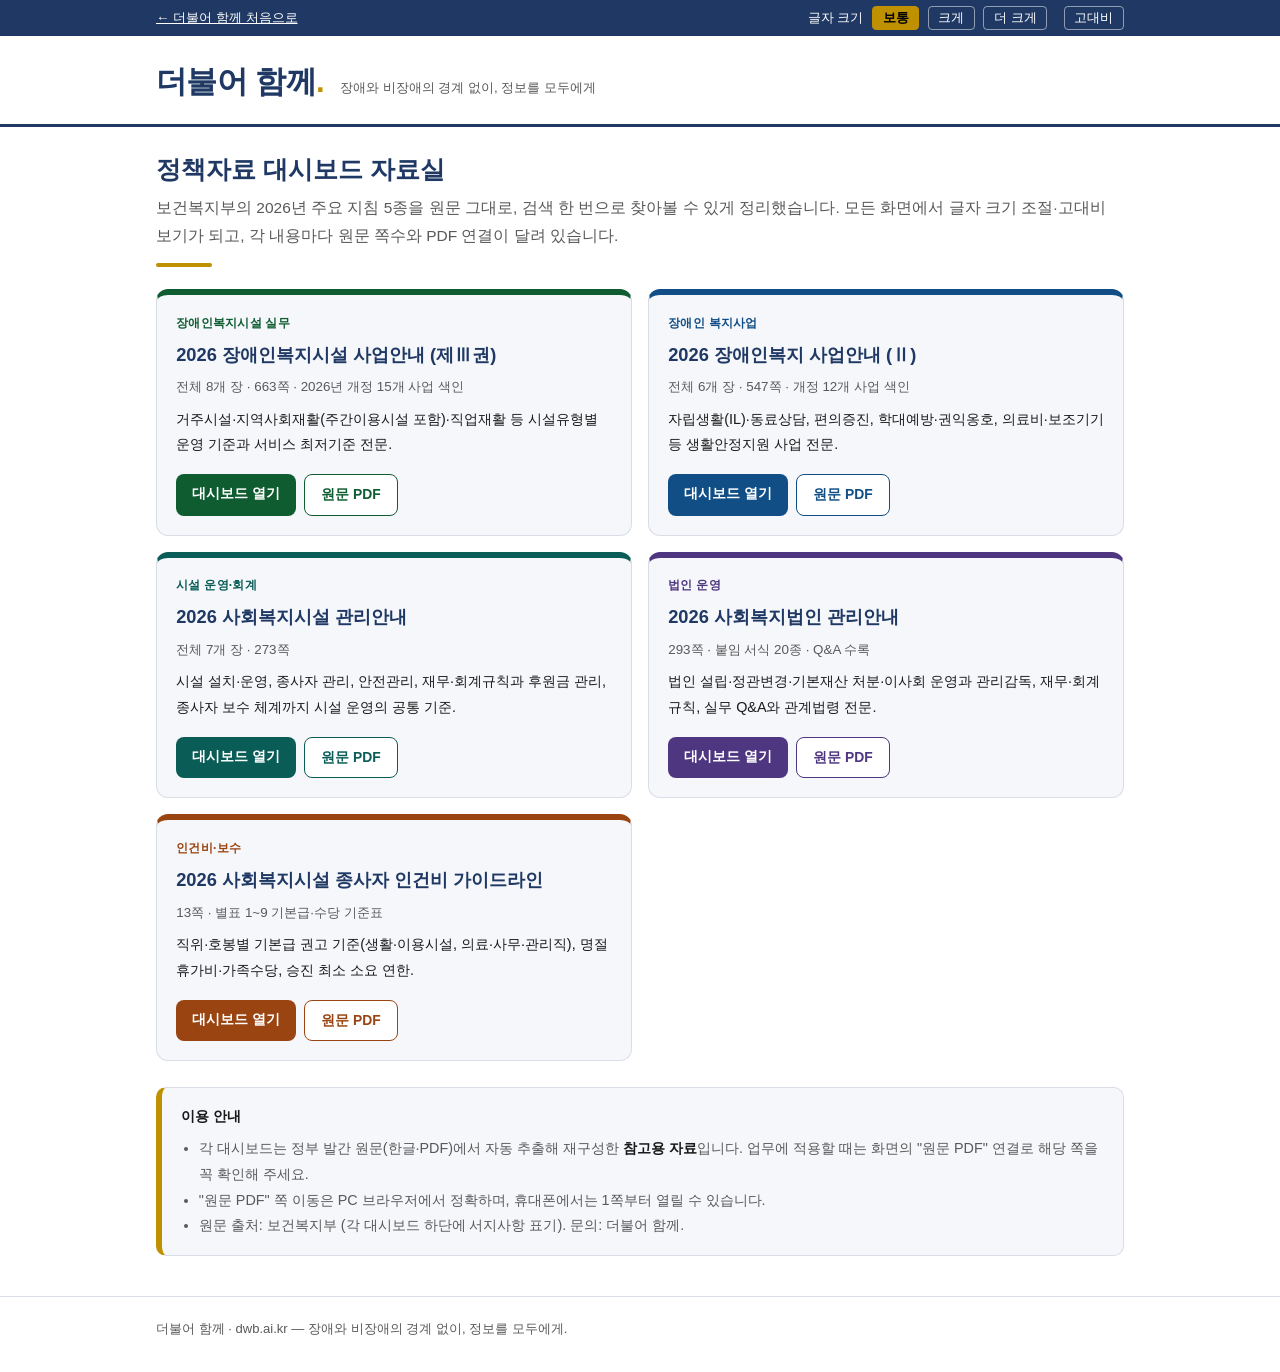
==== static/policy.html @ 5b21e51a "Add files via upload 2026 정책자료 대시보드 5종 게시" ====
<!DOCTYPE html>
<html lang="ko">
<head>
<meta charset="UTF-8">
<meta name="viewport" content="width=device-width, initial-scale=1.0">
<meta name="theme-color" content="#1F3864">
<title>정책자료 대시보드 자료실 · 더불어 함께</title>
<meta name="description" content="2026년 장애인복지·사회복지 주요 지침 5종을 검색형 대시보드로 열람하는 자료실 — 더불어 함께(dwb.ai.kr)">
<style>
:root{
  --navy:#1F3864; --gold:#BF9000; --ink:#1a1a1a; --sub:#595959;
  --bg:#ffffff; --card:#f5f7fa; --line:#d9dee6;
  --fs:1.02rem;
}
html.big{ --fs:1.28rem; }
html.bigger{ --fs:1.55rem; }
html.contrast{ --navy:#0a1f4d; --ink:#000; --sub:#222; --bg:#fff; --card:#fff; --line:#000; }
html.contrast .doc-card{ border:2px solid #000; }
*{ box-sizing:border-box; margin:0; padding:0; }
body{
  font-family:"Malgun Gothic","맑은 고딕","Apple SD Gothic Neo",sans-serif;
  color:var(--ink); background:var(--bg); font-size:var(--fs); line-height:1.8;
}
a{ color:var(--navy); }
a:focus, button:focus{ outline:3px solid var(--gold); outline-offset:2px; }
.wrap{ max-width:1000px; margin:0 auto; padding:0 1rem; }

/* 상단 접근성 바 (본 사이트 공통 규격) */
.topbar{ background:var(--navy); color:#fff; font-size:.82em; }
.topbar .inner{ max-width:1000px; margin:0 auto; display:flex; justify-content:space-between; align-items:center; padding:.35rem 1rem; flex-wrap:wrap; gap:.5rem; }
.topbar a{ color:#fff; }
.topbar button{
  background:transparent; color:#fff; border:1px solid rgba(255,255,255,.5);
  border-radius:4px; padding:.15rem .6rem; cursor:pointer; font-size:1em; margin-left:.3rem; font-family:inherit;
}
.topbar button[aria-pressed="true"]{ background:var(--gold); border-color:var(--gold); color:#000; font-weight:700; }

/* 제호 */
header.masthead{ border-bottom:3px solid var(--navy); }
header.masthead .inner{ max-width:1000px; margin:0 auto; padding:1.1rem 1rem .9rem; display:flex; align-items:baseline; gap:1rem; flex-wrap:wrap; }
.logo{ font-size:1.9em; font-weight:800; color:var(--navy); text-decoration:none; letter-spacing:-.02em; }
.logo .dot{ color:var(--gold); }
.slogan{ color:var(--sub); font-size:.82em; }

main{ padding:1.6rem 0 2.5rem; }
.pagehead h1{ font-size:1.55em; color:var(--navy); line-height:1.4; }
.pagehead p{ color:var(--sub); margin-top:.4rem; font-size:.95em; }
.pagehead .gold-line{ height:4px; width:56px; background:var(--gold); border-radius:2px; margin:.8rem 0 1.4rem; }

.doc-grid{ display:grid; grid-template-columns:1fr 1fr; gap:1rem; }
@media (max-width:760px){ .doc-grid{ grid-template-columns:1fr; } }
.doc-card{
  border:1px solid var(--line); border-radius:12px; background:var(--card);
  padding:1.1rem 1.2rem 1.2rem; border-top:6px solid var(--dc, var(--navy));
  display:flex; flex-direction:column; gap:.45rem;
}
.doc-card .cat{ font-size:.74em; font-weight:700; color:var(--dc, var(--navy)); letter-spacing:.02em; }
.doc-card h2{ font-size:1.12em; line-height:1.45; }
.doc-card h2 a{ text-decoration:none; }
.doc-card h2 a:hover{ text-decoration:underline; }
.doc-card .meta{ font-size:.82em; color:var(--sub); }
.doc-card .desc{ font-size:.88em; color:var(--ink); }
.doc-card .btns{ margin-top:.55rem; display:flex; gap:.5rem; flex-wrap:wrap; }
.btn{
  display:inline-block; text-decoration:none; font-weight:700; font-size:.85em;
  padding:.45rem 1rem; border-radius:8px;
}
.btn.primary{ background:var(--dc, var(--navy)); color:#fff; }
.btn.ghost{ border:1.5px solid var(--dc, var(--navy)); color:var(--dc, var(--navy)); background:#fff; }
html.contrast .btn.primary{ background:#000; }

.notice{
  margin-top:1.6rem; border:1px solid var(--line); border-left:6px solid var(--gold);
  border-radius:10px; background:var(--card); padding:1rem 1.2rem; font-size:.88em; color:var(--sub);
}
.notice b{ color:var(--ink); }
.notice ul{ margin:.4rem 0 0 1.1rem; }

footer{ border-top:1px solid var(--line); padding:1.2rem 0 2rem; font-size:.8em; color:var(--sub); }
</style>
</head>
<body>

<div class="topbar">
  <div class="inner">
    <a href="/">← 더불어 함께 처음으로</a>
    <span role="group" aria-label="화면 설정">
      글자 크기
      <button id="fs0" aria-pressed="true"  onclick="setFs('')">보통</button>
      <button id="fs1" aria-pressed="false" onclick="setFs('big')">크게</button>
      <button id="fs2" aria-pressed="false" onclick="setFs('bigger')">더 크게</button>
      <button id="hc"  aria-pressed="false" onclick="toggleHc()" style="margin-left:.8rem">고대비</button>
    </span>
  </div>
</div>

<header class="masthead">
  <div class="inner">
    <a class="logo" href="/">더불어 함께<span class="dot">.</span></a>
    <span class="slogan">장애와 비장애의 경계 없이, 정보를 모두에게</span>
  </div>
</header>

<main>
  <div class="wrap">
    <div class="pagehead">
      <h1>정책자료 대시보드 자료실</h1>
      <p>보건복지부의 2026년 주요 지침 5종을 원문 그대로, 검색 한 번으로 찾아볼 수 있게 정리했습니다.
         모든 화면에서 글자 크기 조절·고대비 보기가 되고, 각 내용마다 원문 쪽수와 PDF 연결이 달려 있습니다.</p>
      <div class="gold-line" aria-hidden="true"></div>
    </div>

    <div class="doc-grid">
      <div class="doc-card" style="--dc:#0f5c31">
        <span class="cat">장애인복지시설 실무</span>
        <h2><a href="guide2026.html">2026 장애인복지시설 사업안내 (제Ⅲ권)</a></h2>
        <div class="meta">전체 8개 장 · 663쪽 · 2026년 개정 15개 사업 색인</div>
        <p class="desc">거주시설·지역사회재활(주간이용시설 포함)·직업재활 등 시설유형별 운영 기준과 서비스 최저기준 전문.</p>
        <div class="btns">
          <a class="btn primary" href="guide2026.html">대시보드 열기</a>
          <a class="btn ghost" href="guide2026.pdf" target="_blank" rel="noopener">원문 PDF</a>
        </div>
      </div>

      <div class="doc-card" style="--dc:#114e86">
        <span class="cat">장애인 복지사업</span>
        <h2><a href="welfare2026v2.html">2026 장애인복지 사업안내 (Ⅱ)</a></h2>
        <div class="meta">전체 6개 장 · 547쪽 · 개정 12개 사업 색인</div>
        <p class="desc">자립생활(IL)·동료상담, 편의증진, 학대예방·권익옹호, 의료비·보조기기 등 생활안정지원 사업 전문.</p>
        <div class="btns">
          <a class="btn primary" href="welfare2026v2.html">대시보드 열기</a>
          <a class="btn ghost" href="welfare2026v2.pdf" target="_blank" rel="noopener">원문 PDF</a>
        </div>
      </div>

      <div class="doc-card" style="--dc:#0a5c56">
        <span class="cat">시설 운영·회계</span>
        <h2><a href="manage2026.html">2026 사회복지시설 관리안내</a></h2>
        <div class="meta">전체 7개 장 · 273쪽</div>
        <p class="desc">시설 설치·운영, 종사자 관리, 안전관리, 재무·회계규칙과 후원금 관리, 종사자 보수 체계까지 시설 운영의 공통 기준.</p>
        <div class="btns">
          <a class="btn primary" href="manage2026.html">대시보드 열기</a>
          <a class="btn ghost" href="manage2026.pdf" target="_blank" rel="noopener">원문 PDF</a>
        </div>
      </div>

      <div class="doc-card" style="--dc:#4f3680">
        <span class="cat">법인 운영</span>
        <h2><a href="corp2026.html">2026 사회복지법인 관리안내</a></h2>
        <div class="meta">293쪽 · 붙임 서식 20종 · Q&amp;A 수록</div>
        <p class="desc">법인 설립·정관변경·기본재산 처분·이사회 운영과 관리감독, 재무·회계규칙, 실무 Q&amp;A와 관계법령 전문.</p>
        <div class="btns">
          <a class="btn primary" href="corp2026.html">대시보드 열기</a>
          <a class="btn ghost" href="corp2026.pdf" target="_blank" rel="noopener">원문 PDF</a>
        </div>
      </div>

      <div class="doc-card" style="--dc:#9a4511">
        <span class="cat">인건비·보수</span>
        <h2><a href="pay2026.html">2026 사회복지시설 종사자 인건비 가이드라인</a></h2>
        <div class="meta">13쪽 · 별표 1~9 기본급·수당 기준표</div>
        <p class="desc">직위·호봉별 기본급 권고 기준(생활·이용시설, 의료·사무·관리직), 명절휴가비·가족수당, 승진 최소 소요 연한.</p>
        <div class="btns">
          <a class="btn primary" href="pay2026.html">대시보드 열기</a>
          <a class="btn ghost" href="pay2026.pdf" target="_blank" rel="noopener">원문 PDF</a>
        </div>
      </div>
    </div>

    <div class="notice">
      <b>이용 안내</b>
      <ul>
        <li>각 대시보드는 정부 발간 원문(한글·PDF)에서 자동 추출해 재구성한 <b>참고용 자료</b>입니다. 업무에 적용할 때는 화면의 "원문 PDF" 연결로 해당 쪽을 꼭 확인해 주세요.</li>
        <li>"원문 PDF" 쪽 이동은 PC 브라우저에서 정확하며, 휴대폰에서는 1쪽부터 열릴 수 있습니다.</li>
        <li>원문 출처: 보건복지부 (각 대시보드 하단에 서지사항 표기). 문의: 더불어 함께.</li>
      </ul>
    </div>
  </div>
</main>

<footer>
  <div class="wrap">
    더불어 함께 · dwb.ai.kr — 장애와 비장애의 경계 없이, 정보를 모두에게.
  </div>
</footer>

<script>
function setFs(cls){
  document.documentElement.classList.remove('big','bigger');
  if(cls) document.documentElement.classList.add(cls);
  ['fs0','fs1','fs2'].forEach(function(id,i){
    document.getElementById(id).setAttribute('aria-pressed', String(['','big','bigger'][i]===cls));
  });
  try{ localStorage.setItem('dwb-fs', cls); }catch(e){}
}
function toggleHc(){
  var on = document.documentElement.classList.toggle('contrast');
  document.getElementById('hc').setAttribute('aria-pressed', String(on));
  try{ localStorage.setItem('dwb-hc', on ? '1' : ''); }catch(e){}
}
try{
  var fs = localStorage.getItem('dwb-fs') || '';
  if(fs) setFs(fs);
  if(localStorage.getItem('dwb-hc')==='1') toggleHc();
}catch(e){}
</script>
</body>
</html>
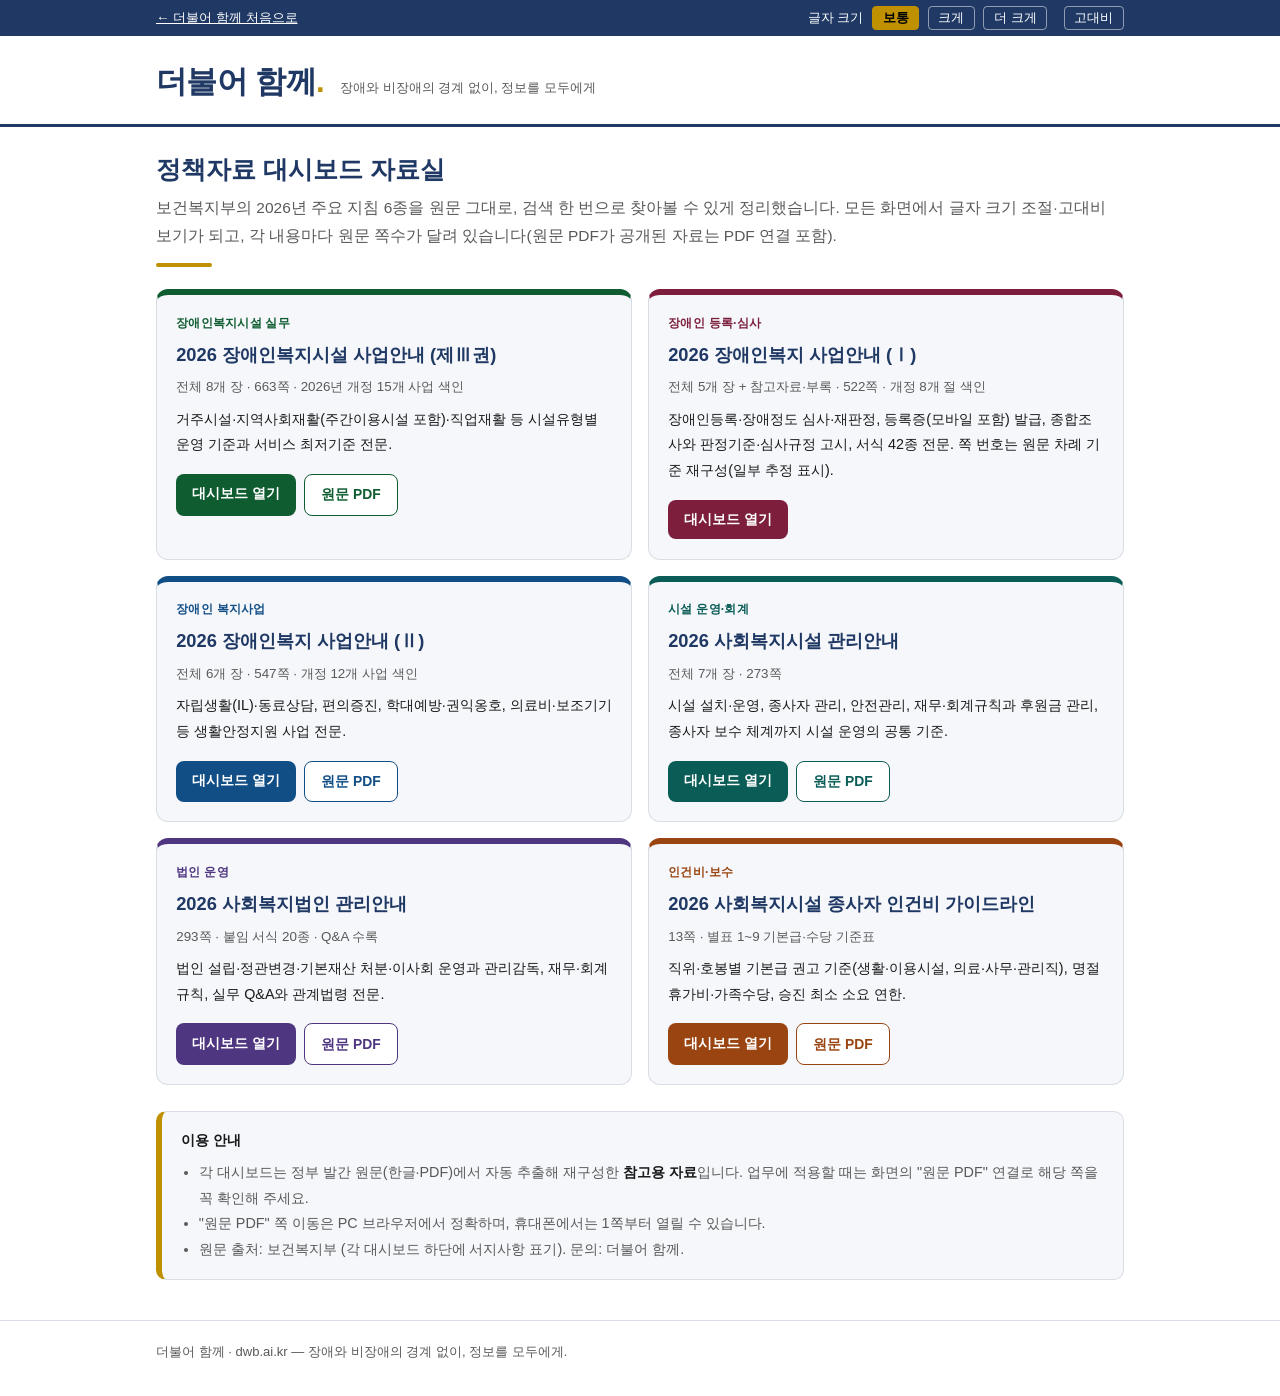
==== commit fcc19048: "Add files via upload" ====
--- a/static/policy.html
+++ b/static/policy.html
@@ -105,8 +105,8 @@
   <div class="wrap">
     <div class="pagehead">
       <h1>정책자료 대시보드 자료실</h1>
-      <p>보건복지부의 2026년 주요 지침 5종을 원문 그대로, 검색 한 번으로 찾아볼 수 있게 정리했습니다.
-         모든 화면에서 글자 크기 조절·고대비 보기가 되고, 각 내용마다 원문 쪽수와 PDF 연결이 달려 있습니다.</p>
+      <p>보건복지부의 2026년 주요 지침 6종을 원문 그대로, 검색 한 번으로 찾아볼 수 있게 정리했습니다.
+         모든 화면에서 글자 크기 조절·고대비 보기가 되고, 각 내용마다 원문 쪽수가 달려 있습니다(원문 PDF가 공개된 자료는 PDF 연결 포함).</p>
       <div class="gold-line" aria-hidden="true"></div>
     </div>
 
@@ -119,6 +119,16 @@
         <div class="btns">
           <a class="btn primary" href="guide2026.html">대시보드 열기</a>
           <a class="btn ghost" href="guide2026.pdf" target="_blank" rel="noopener">원문 PDF</a>
+        </div>
+      </div>
+
+      <div class="doc-card" style="--dc:#7d1f3c">
+        <span class="cat">장애인 등록·심사</span>
+        <h2><a href="welfare2026v1.html">2026 장애인복지 사업안내 (Ⅰ)</a></h2>
+        <div class="meta">전체 5개 장 + 참고자료·부록 · 522쪽 · 개정 8개 절 색인</div>
+        <p class="desc">장애인등록·장애정도 심사·재판정, 등록증(모바일 포함) 발급, 종합조사와 판정기준·심사규정 고시, 서식 42종 전문. 쪽 번호는 원문 차례 기준 재구성(일부 추정 표시).</p>
+        <div class="btns">
+          <a class="btn primary" href="welfare2026v1.html">대시보드 열기</a>
         </div>
       </div>
 
